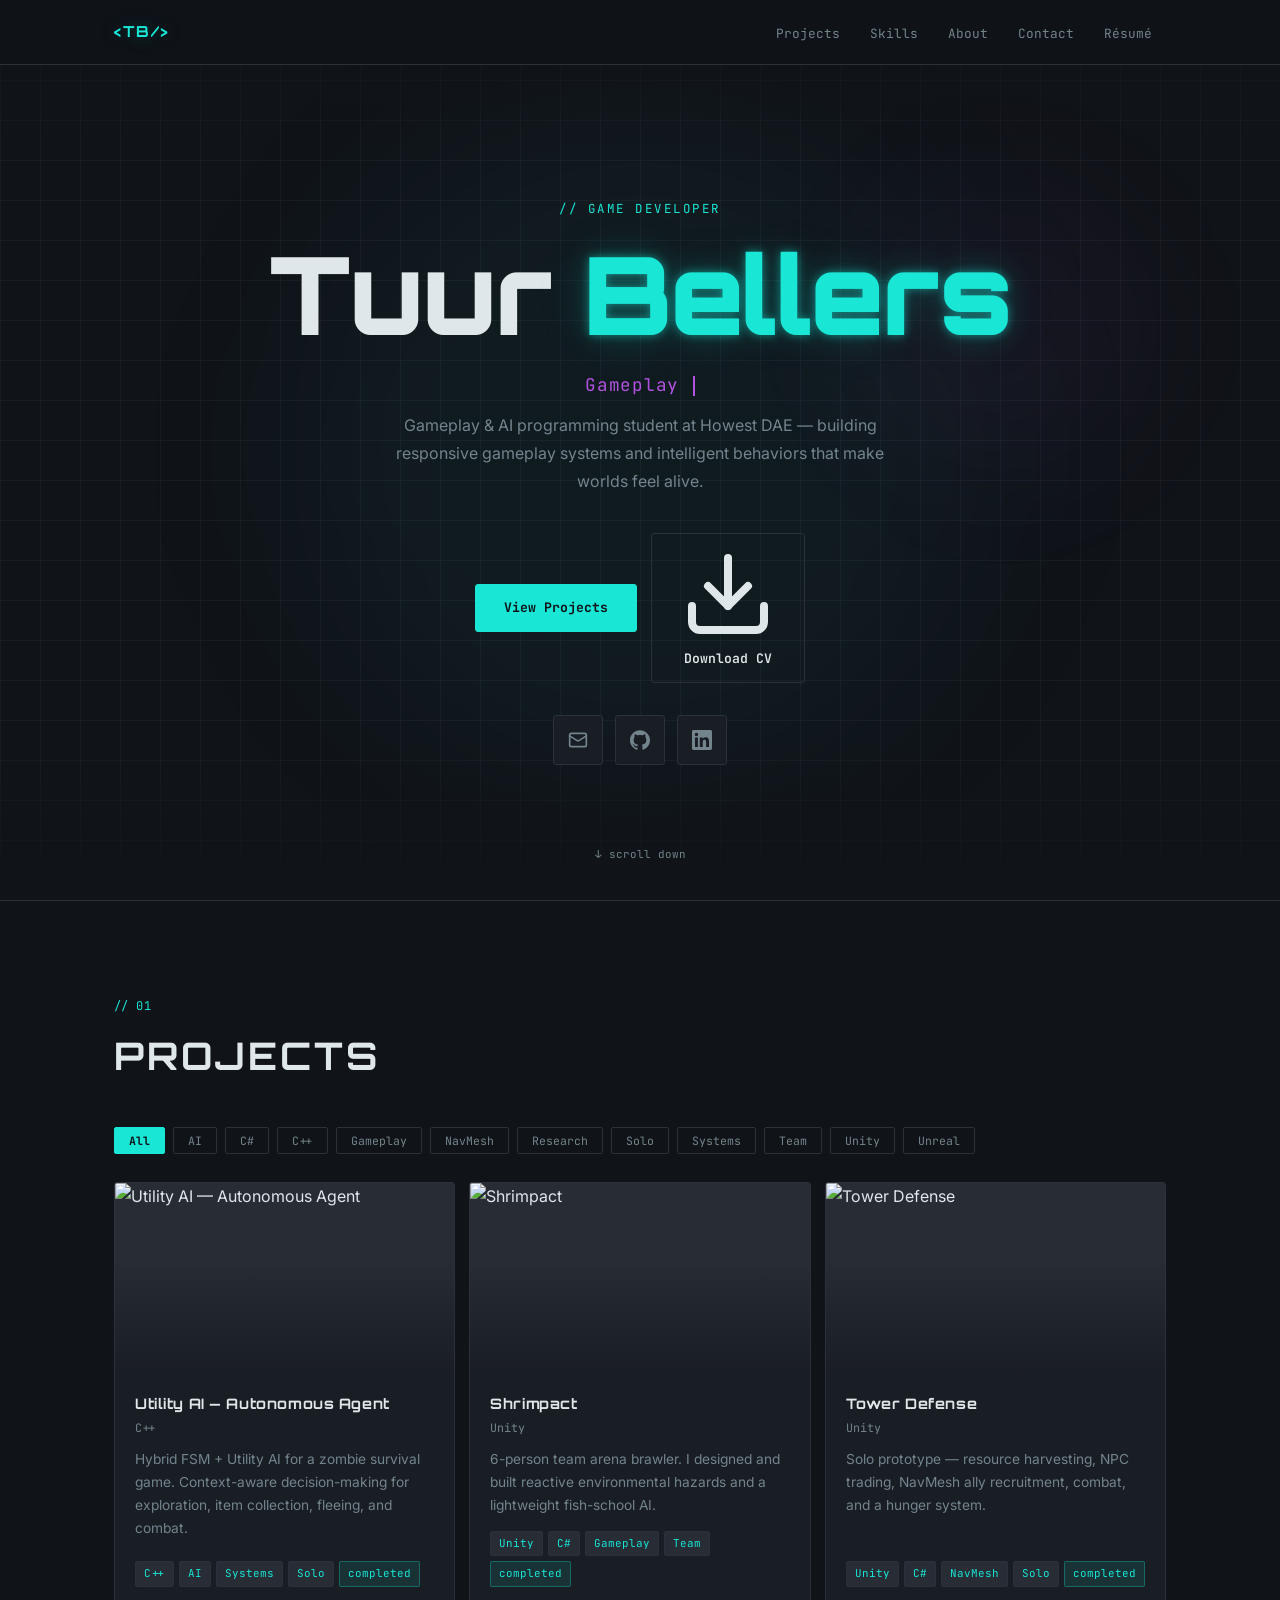
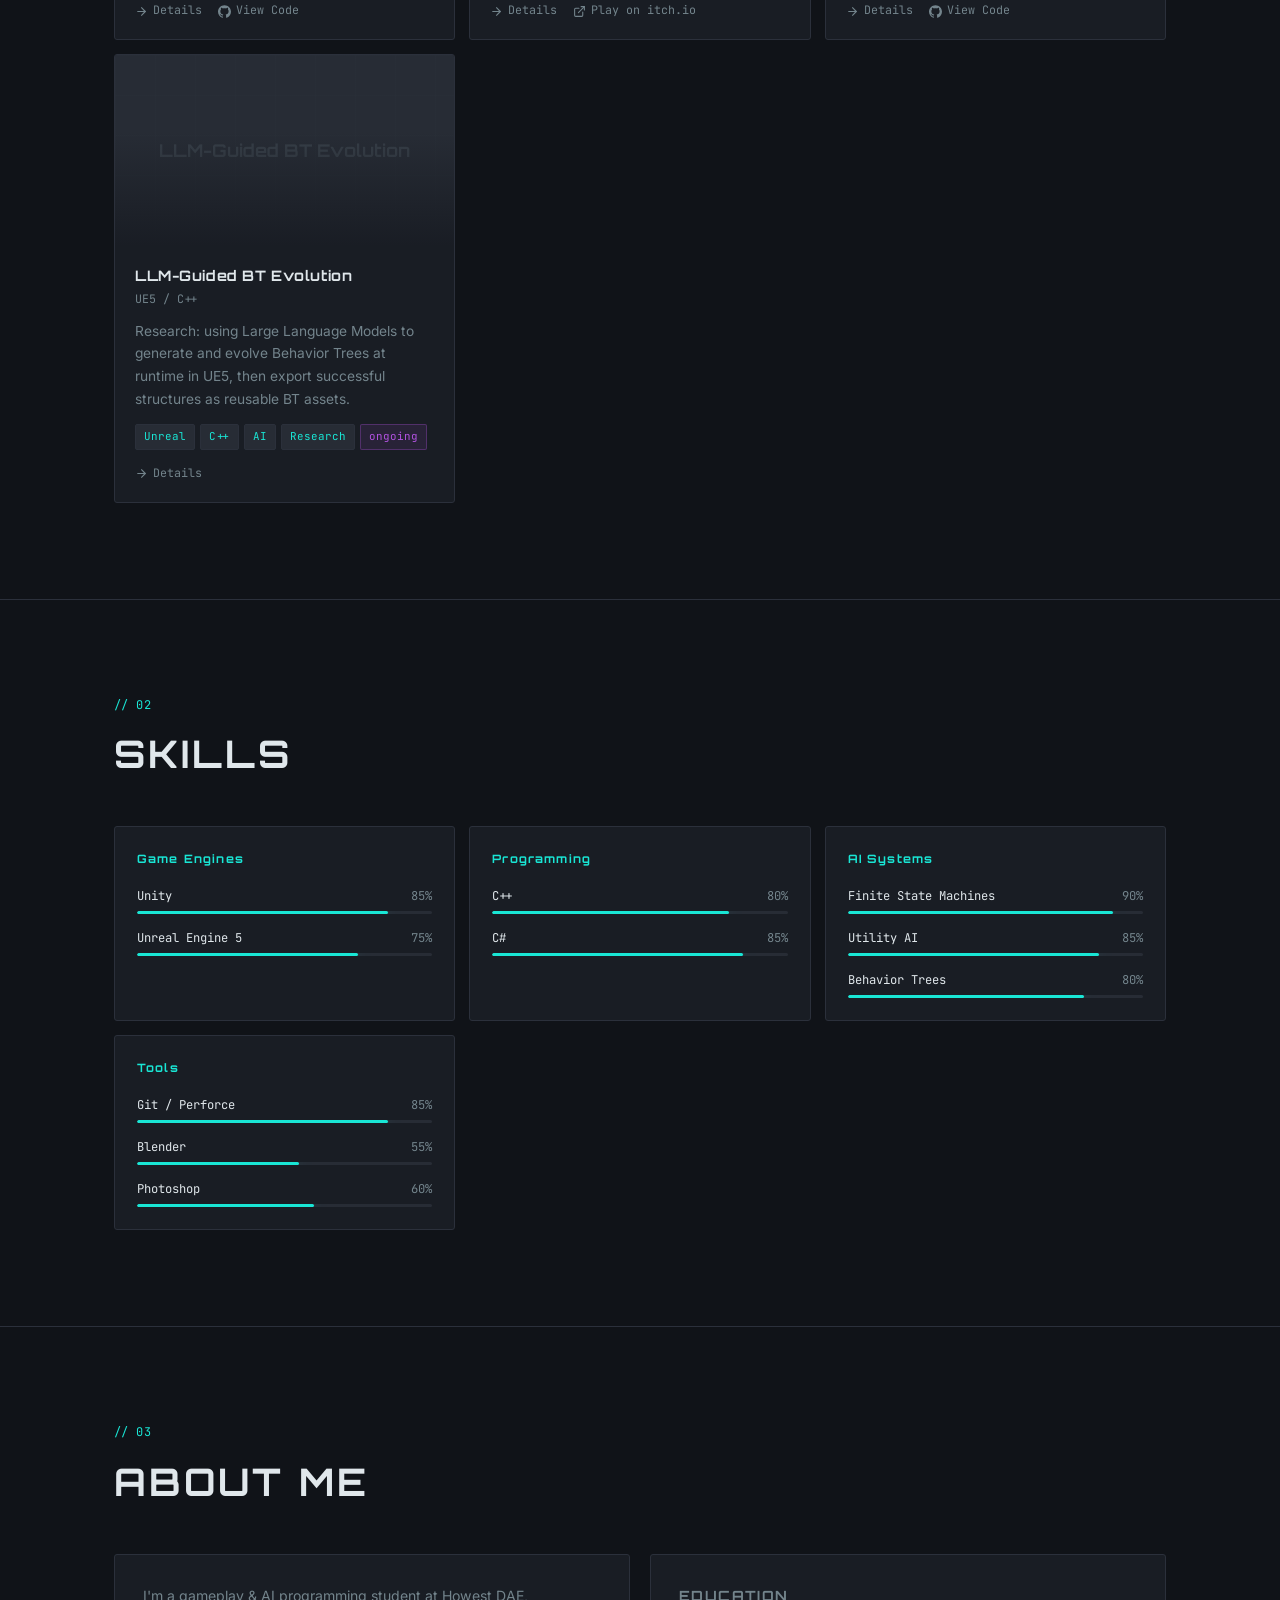
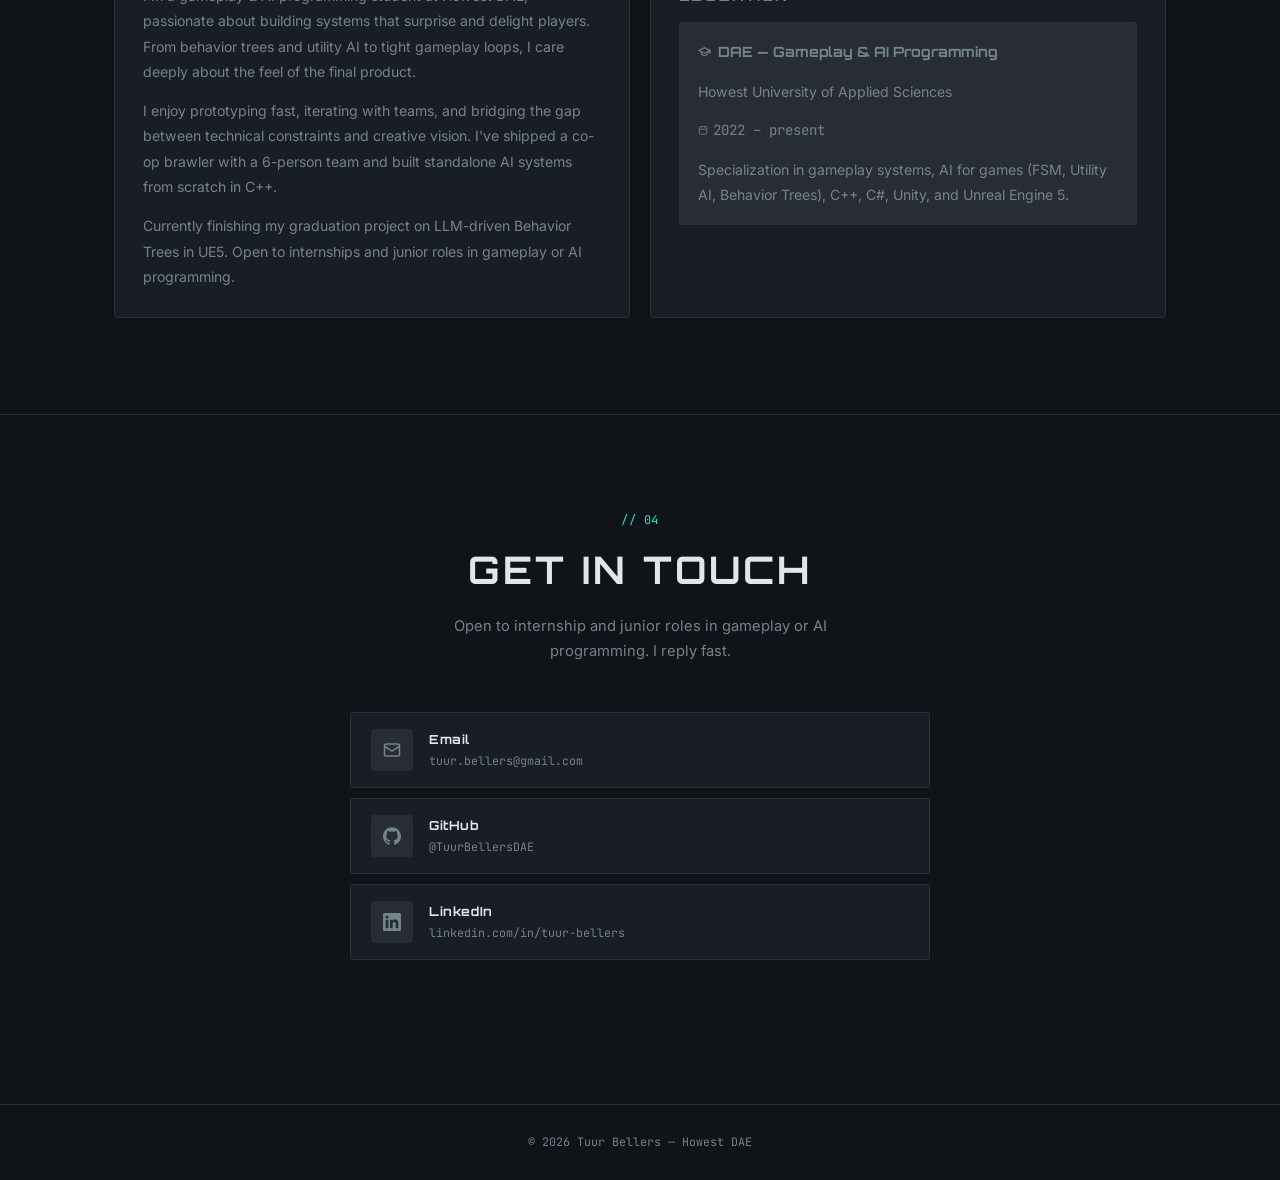
==== index.html @ 505575c4 "Add content.js & editing guide; revamp site layout Introduce a single source of truth (content.js) a" ====
<!doctype html>
<html lang="en">
<head>
  <meta charset="utf-8"/>
  <meta name="viewport" content="width=device-width,initial-scale=1"/>
  <title>Tuur Bellers — Game Developer</title>
  <meta name="description" content="Gameplay & AI programming student at Howest DAE — building responsive gameplay systems and intelligent behaviors."/>
  <link rel="preconnect" href="https://fonts.googleapis.com">
  <link rel="preconnect" href="https://fonts.gstatic.com" crossorigin>
  <link href="https://fonts.googleapis.com/css2?family=JetBrains+Mono:wght@400;500;600;700&family=Orbitron:wght@400;500;600;700;800;900&family=Inter:wght@300;400;500;600&display=swap" rel="stylesheet">
  <link rel="stylesheet" href="styles.css"/>
</head>
<body>

<!-- TOPBAR -->
<header class="topbar">
  <div class="container navrow">
    <a class="brand" href="#home">&lt;TB/&gt;</a>
    <ul class="nav-links">
      <li><a href="#projects">Projects</a></li>
      <li><a href="#skills">Skills</a></li>
      <li><a href="#about">About</a></li>
      <li><a href="#contact">Contact</a></li>
      <li><a href="resume.html">Résumé</a></li>
    </ul>
    <button class="hamburger" id="hamburger" aria-expanded="false" aria-label="Toggle menu">
      <span></span><span></span><span></span>
    </button>
  </div>
  <nav class="mobile-nav" id="mobile-nav">
    <a href="#projects">Projects</a>
    <a href="#skills">Skills</a>
    <a href="#about">About</a>
    <a href="#contact">Contact</a>
    <a href="resume.html">Résumé</a>
  </nav>
</header>

<!-- HERO -->
<section id="home" class="hero grid-bg">
  <div class="hero-gradient"></div>
  <div class="hero-orb"></div>
  <div class="hero-orb2"></div>
  <div class="hero-content" id="hero-content"></div>
  <div class="scroll-hint">↓ scroll down</div>
</section>

<!-- PROJECTS -->
<section id="projects" class="section">
  <div class="container">
    <p class="sec-num anim">// 01</p>
    <h2 class="sec-title anim d1">PROJECTS</h2>
    <div class="filter-row anim d2" id="filter-row">
      <button class="f-btn active" data-filter="all">All</button>
    </div>
    <div class="proj-grid" id="proj-grid"></div>
  </div>
</section>

<!-- SKILLS -->
<section id="skills" class="section">
  <div class="container">
    <p class="sec-num anim">// 02</p>
    <h2 class="sec-title anim d1">SKILLS</h2>
    <div class="skills-grid" id="skills-grid"></div>
  </div>
</section>

<!-- ABOUT -->
<section id="about" class="section">
  <div class="container">
    <p class="sec-num anim">// 03</p>
    <h2 class="sec-title anim d1">ABOUT ME</h2>
    <div class="about-grid" id="about-grid"></div>
  </div>
</section>

<!-- CONTACT -->
<section id="contact" class="section">
  <div class="container">
    <div class="contact-header">
      <p class="sec-num">// 04</p>
      <h2 class="sec-title anim">GET IN TOUCH</h2>
      <p class="contact-sub" id="contact-sub"></p>
    </div>
    <div class="contact-list" id="contact-list"></div>
  </div>
</section>

<!-- FOOTER -->
<footer class="foot">
  <div class="container">
    <p>&copy; <span id="year"></span> Tuur Bellers &mdash; Howest DAE</p>
  </div>
</footer>

<script src="content.js"></script>
<script src="script.js"></script>
</body>
</html>
---- styles.css ----
/* ================================================================
   DESIGN TOKENS — change colors / glows / fonts here
   ================================================================ */
:root {
  --bg:       hsl(220, 20%, 8%);
  --card:     hsl(220, 18%, 12%);
  --sec:      hsl(220, 15%, 18%);
  --border:   hsl(220, 15%, 20%);
  --fg:       hsl(200, 20%, 90%);
  --muted:    hsl(200, 10%, 50%);
  --primary:  hsl(175, 80%, 50%);   /* teal neon  */
  --accent:   hsl(280, 70%, 60%);   /* purple     */

  --neon:     0 0 20px hsl(175 80% 50% / .3),  0 0 40px hsl(175 80% 50% / .1);
  --neon-str: 0 0 10px hsl(175 80% 50% / .5),  0 0 30px hsl(175 80% 50% / .2), 0 0 60px hsl(175 80% 50% / .1);
  --acc-glow: 0 0 20px hsl(280 70% 60% / .3),  0 0 40px hsl(280 70% 60% / .1);

  --font-display: 'Orbitron', sans-serif;
  --font-mono:    'JetBrains Mono', monospace;
  --font-body:    'Inter', sans-serif;
}

/* ================================================================
   RESET & BASE
   ================================================================ */
*, *::before, *::after { box-sizing: border-box; margin: 0; padding: 0; }
html  { scroll-behavior: smooth; }
body  { background: var(--bg); color: var(--fg); font-family: var(--font-body); line-height: 1.65; }
img   { max-width: 100%; display: block; }
a     { color: inherit; text-decoration: none; }
ul    { list-style: none; }
h1, h2, h3, h4 { font-family: var(--font-display); }

/* Scrollbar */
::-webkit-scrollbar       { width: 5px; }
::-webkit-scrollbar-track { background: var(--bg); }
::-webkit-scrollbar-thumb { background: hsl(175 80% 50% / .35); border-radius: 3px; }

/* Focus ring */
:focus-visible { outline: 2px solid var(--primary); outline-offset: 3px; border-radius: 3px; }

/* Container */
.container { max-width: 1100px; margin: 0 auto; padding: 0 24px; }

/* Grid background helper */
.grid-bg {
  background-image:
    linear-gradient(hsl(220 15% 20% / .3) 1px, transparent 1px),
    linear-gradient(90deg, hsl(220 15% 20% / .3) 1px, transparent 1px);
  background-size: 40px 40px;
}

/* ================================================================
   TOPBAR
   ================================================================ */
.topbar {
  position: fixed; top: 0; left: 0; right: 0; z-index: 50;
  background: hsl(220 20% 8% / .82);
  backdrop-filter: saturate(160%) blur(16px);
  border-bottom: 1px solid var(--border);
}
.navrow { display: flex; align-items: center; height: 64px; gap: 12px; }

.brand {
  font-family: var(--font-display);
  font-size: .95rem; font-weight: 700; letter-spacing: .1em;
  color: var(--primary); text-shadow: var(--neon);
}

/* Desktop nav */
.nav-links { margin-left: auto; display: flex; align-items: center; gap: 2px; }
.nav-links a {
  font-family: var(--font-mono); font-size: .8rem;
  color: var(--muted); padding: 7px 14px; border-radius: 3px;
  transition: color .15s, background .15s;
}
.nav-links a:hover,
.nav-links a.active { color: var(--primary); background: hsl(175 80% 50% / .07); }

/* Hamburger */
.hamburger {
  display: none; margin-left: auto;
  background: none; border: 1px solid var(--border); border-radius: 3px;
  padding: 7px 9px; cursor: pointer; color: var(--fg);
  flex-direction: column; gap: 5px;
}
.hamburger span { display: block; width: 20px; height: 2px; background: var(--fg); border-radius: 2px; transition: transform .2s, opacity .2s; }
.hamburger.open span:nth-child(1) { transform: rotate(45deg) translate(5px, 5px); }
.hamburger.open span:nth-child(2) { opacity: 0; }
.hamburger.open span:nth-child(3) { transform: rotate(-45deg) translate(5px, -5px); }

/* Mobile drawer */
.mobile-nav { display: none; border-top: 1px solid var(--border); background: hsl(220 20% 8% / .98); }
.mobile-nav.open { display: block; }
.mobile-nav a {
  display: block; padding: 15px 24px;
  font-family: var(--font-mono); font-size: .85rem;
  color: var(--muted); border-bottom: 1px solid var(--border);
  transition: color .15s, background .15s;
}
.mobile-nav a:last-child { border-bottom: none; }
.mobile-nav a:hover { color: var(--primary); background: hsl(175 80% 50% / .05); }

/* ================================================================
   HERO — full-viewport (home page)
   ================================================================ */
.hero {
  position: relative; min-height: 100vh;
  display: flex; align-items: center; justify-content: center;
  text-align: center; overflow: hidden;
  padding-top: 64px;                 /* clear topbar */
}
.hero-gradient {
  pointer-events: none; position: absolute; inset: 0; z-index: 1;
  background: linear-gradient(to bottom, var(--bg) 0%, transparent 18%, transparent 82%, var(--bg) 100%);
}
.hero-orb {
  pointer-events: none; position: absolute; z-index: 0;
  left: 50%; top: 50%; width: 700px; height: 700px;
  transform: translate(-50%, -50%);
  border-radius: 50%;
  background: hsl(175 80% 50% / .04);
  filter: blur(90px);
}
.hero-orb2 {
  pointer-events: none; position: absolute; z-index: 0;
  right: 10%; top: 20%; width: 300px; height: 300px;
  border-radius: 50%;
  background: hsl(280 70% 60% / .04);
  filter: blur(60px);
}
.hero-content { position: relative; z-index: 2; padding: 0 24px; }

.hero-label {
  font-family: var(--font-mono); font-size: .78rem;
  letter-spacing: .2em; color: var(--primary);
  margin-bottom: 20px;
}
.hero-name {
  font-size: clamp(48px, 11vw, 108px);
  font-weight: 900; line-height: 1; letter-spacing: -.02em;
  margin-bottom: 22px;
}
.hero-name .neon {
  color: var(--primary);
  text-shadow: var(--neon-str);
}

/* Animated role cycling */
.hero-roles {
  font-family: var(--font-mono); font-size: clamp(.85rem, 2vw, 1.1rem);
  color: var(--accent); min-height: 1.6em; margin-bottom: 12px;
  letter-spacing: .04em;
}
.hero-roles .cursor {
  display: inline-block; width: 2px; height: 1.1em;
  background: var(--accent); margin-left: 2px;
  vertical-align: text-bottom;
  animation: blink .7s step-end infinite;
}
@keyframes blink { 50% { opacity: 0; } }

.hero-bio {
  font-size: 1rem; color: var(--muted); line-height: 1.75;
  max-width: 52ch; margin: 0 auto 38px;
}

/* CTA buttons */
.hero-cta { display: flex; align-items: center; justify-content: center; gap: 14px; flex-wrap: wrap; margin-bottom: 32px; }
.btn-cta {
  font-family: var(--font-mono); font-size: .82rem; font-weight: 600;
  padding: 12px 28px; border-radius: 3px; border: 1px solid var(--border);
  background: transparent; color: var(--fg);
  transition: border-color .2s, color .2s, box-shadow .2s, background .2s;
  cursor: pointer;
}
.btn-cta:hover { border-color: var(--primary); color: var(--primary); box-shadow: var(--neon); }
.btn-cta.primary { background: var(--primary); border-color: var(--primary); color: var(--bg); font-weight: 700; }
.btn-cta.primary:hover { box-shadow: var(--neon-str); background: hsl(175 80% 55%); }

/* Social icon row */
.hero-social { display: flex; align-items: center; justify-content: center; gap: 12px; flex-wrap: wrap; }
.s-btn {
  display: flex; align-items: center; justify-content: center;
  width: 50px; height: 50px;
  border: 1px solid var(--border); border-radius: 3px;
  background: var(--card); color: var(--muted);
  transition: border-color .2s, color .2s, box-shadow .2s;
}
.s-btn:hover { border-color: var(--primary); color: var(--primary); box-shadow: var(--neon); }
.s-btn svg { width: 20px; height: 20px; }

.scroll-hint {
  position: absolute; bottom: 36px; left: 50%; transform: translateX(-50%);
  font-family: var(--font-mono); font-size: .68rem; color: var(--muted);
  z-index: 2; animation: bounce 2.2s ease-in-out infinite;
}
@keyframes bounce {
  0%,100% { transform: translateX(-50%) translateY(0); }
  50%     { transform: translateX(-50%) translateY(9px); }
}

/* ================================================================
   PAGE HERO — short banner for inner pages (about, projects, etc.)
   ================================================================ */
.page-hero {
  padding: 120px 0 48px;
  text-align: center;
}
.page-hero .hero-label {
  margin-bottom: 12px;
}
.page-hero h1 {
  font-size: clamp(28px, 5vw, 48px);
  font-weight: 800; letter-spacing: .06em;
  margin-bottom: 10px;
}
.page-hero h1 .neon { color: var(--primary); text-shadow: var(--neon-str); }
.page-hero p {
  font-size: .95rem; color: var(--muted); line-height: 1.7;
  max-width: 54ch; margin: 0 auto;
}

/* ================================================================
   SECTIONS SHARED
   ================================================================ */
.section { padding: 96px 0; border-top: 1px solid var(--border); }

.sec-num {
  font-family: var(--font-mono); font-size: .75rem;
  color: var(--primary); margin-bottom: 8px; letter-spacing: .04em;
}
.sec-title {
  font-size: clamp(24px, 4vw, 38px);
  font-weight: 700; letter-spacing: .08em; margin-bottom: 40px;
}

/* ================================================================
   PROJECTS — card grid + filter bar
   ================================================================ */
.filter-row { display: flex; gap: 8px; flex-wrap: wrap; margin-bottom: 28px; }
.f-btn {
  font-family: var(--font-mono); font-size: .72rem;
  padding: 5px 14px; border: 1px solid var(--border); border-radius: 2px;
  background: none; color: var(--muted); cursor: pointer;
  transition: all .15s;
}
.f-btn:hover { color: var(--fg); border-color: hsl(200 10% 50% / .5); }
.f-btn.active { background: var(--primary); border-color: var(--primary); color: var(--bg); font-weight: 700; }

.proj-grid {
  display: grid; gap: 14px;
  grid-template-columns: repeat(auto-fill, minmax(300px, 1fr));
}
.proj-card {
  background: var(--card); border: 1px solid var(--border); border-radius: 3px;
  overflow: hidden; display: flex; flex-direction: column;
  transition: border-color .2s, box-shadow .2s, transform .25s;
}
.proj-card:hover {
  border-color: hsl(175 80% 50% / .45);
  box-shadow: var(--neon); transform: translateY(-4px);
}

.proj-thumb {
  aspect-ratio: 16/9; position: relative;
  background: var(--sec); overflow: hidden;
}
.proj-thumb img { width: 100%; height: 100%; object-fit: cover; transition: transform .35s; }
.proj-card:hover .proj-thumb img { transform: scale(1.06); }
.proj-thumb-ph {
  position: absolute; inset: 0;
  display: flex; align-items: center; justify-content: center;
}
.proj-thumb-ph span {
  font-family: var(--font-display); font-size: 1.1rem; font-weight: 700;
  color: hsl(200 10% 50% / .22);
}
.proj-thumb-fade {
  position: absolute; inset: 0;
  background: linear-gradient(to top, var(--card) 0%, transparent 60%);
}

.proj-body { padding: 18px 20px; display: flex; flex-direction: column; flex: 1; }
.proj-title { font-family: var(--font-display); font-size: .9rem; font-weight: 700; letter-spacing: .04em; margin-bottom: 3px; }
.proj-sub   { font-family: var(--font-mono); font-size: .73rem; color: var(--muted); margin-bottom: 10px; }
.proj-desc  { font-size: .86rem; color: var(--muted); line-height: 1.65; flex: 1; margin-bottom: 14px; }

.proj-tags { display: flex; gap: 5px; flex-wrap: wrap; margin-bottom: 14px; }
.p-tag {
  font-family: var(--font-mono); font-size: .68rem;
  padding: 3px 8px; border: 1px solid var(--border);
  border-radius: 2px; background: var(--sec); color: var(--primary);
}
.p-tag-done    { color: var(--primary); background: hsl(175 80% 50% / .1); border-color: hsl(175 80% 50% / .3); }
.p-tag-ongoing { color: var(--accent);  background: hsl(280 70% 60% / .1); border-color: hsl(280 70% 60% / .3); }

.proj-links { display: flex; gap: 16px; }
.p-link {
  display: flex; align-items: center; gap: 5px;
  font-family: var(--font-mono); font-size: .73rem;
  color: var(--muted); transition: color .15s;
}
.p-link:hover { color: var(--primary); }
.p-link svg { width: 13px; height: 13px; flex-shrink: 0; }

/* ================================================================
   SKILLS — progress bar cards
   ================================================================ */
.skills-grid {
  display: grid; gap: 14px;
  grid-template-columns: repeat(auto-fill, minmax(260px, 1fr));
}
.sk-card {
  background: var(--card); border: 1px solid var(--border);
  border-radius: 3px; padding: 22px;
}
.sk-cat {
  font-family: var(--font-display); font-size: .72rem; font-weight: 700;
  letter-spacing: .1em; color: var(--primary); margin-bottom: 18px;
}
.sk-item { margin-bottom: 14px; }
.sk-item:last-child { margin-bottom: 0; }
.sk-row { display: flex; justify-content: space-between; margin-bottom: 5px; }
.sk-name { font-family: var(--font-mono); font-size: .76rem; color: var(--fg); }
.sk-pct  { font-family: var(--font-mono); font-size: .76rem; color: var(--muted); }
.sk-track { height: 3px; background: var(--sec); border-radius: 999px; overflow: hidden; }
.sk-fill  { height: 100%; background: var(--primary); border-radius: 999px; box-shadow: var(--neon); width: 0; transition: width 1.2s cubic-bezier(.4,0,.2,1); }

/* ================================================================
   ABOUT — two-column bio + education
   ================================================================ */
.about-grid { display: grid; gap: 20px; grid-template-columns: 1fr 1fr; }
.ab-card {
  background: var(--card); border: 1px solid var(--border);
  border-radius: 3px; padding: 28px;
}
.ab-card p { font-size: .88rem; color: var(--muted); line-height: 1.8; margin-bottom: 14px; }
.ab-card p:last-child { margin-bottom: 0; }

.edu-head {
  font-family: var(--font-display); font-size: .7rem; font-weight: 700;
  letter-spacing: .1em; color: var(--primary); margin-bottom: 16px;
}
.edu-item {
  background: var(--sec); border: 1px solid var(--border);
  border-radius: 3px; padding: 16px 18px; margin-bottom: 10px;
}
.edu-item:last-child { margin-bottom: 0; }
.edu-deg {
  display: flex; align-items: center; gap: 7px;
  font-family: var(--font-display); font-size: .76rem; font-weight: 700;
  color: var(--primary); margin-bottom: 3px;
}
.edu-deg svg { width: 13px; height: 13px; flex-shrink: 0; }
.edu-school { font-size: .86rem; color: var(--fg); margin-bottom: 5px; }
.edu-year {
  display: flex; align-items: center; gap: 5px;
  font-family: var(--font-mono); font-size: .7rem; color: var(--muted); margin-bottom: 8px;
}
.edu-year svg { width: 10px; height: 10px; }
.edu-detail { font-size: .82rem; color: var(--muted); line-height: 1.6; }

/* Highlights list (about page) */
.highlights-list {
  list-style: none; padding: 0;
}
.highlights-list li {
  font-size: .86rem; color: var(--muted); line-height: 1.7;
  padding: 8px 0; border-bottom: 1px solid var(--border);
  display: flex; align-items: center; gap: 10px;
}
.highlights-list li:last-child { border-bottom: none; }
.highlights-list li::before {
  content: "▹"; color: var(--primary);
  font-size: .9rem; flex-shrink: 0;
}

/* ================================================================
   CONTACT
   ================================================================ */
.contact-header { text-align: center; margin-bottom: 48px; }
.contact-header .sec-num,
.contact-header .sec-title { text-align: center; }
.contact-sub {
  font-size: .92rem; color: var(--muted);
  max-width: 48ch; margin: -28px auto 0; line-height: 1.7;
}

.contact-list { display: flex; flex-direction: column; gap: 10px; max-width: 580px; margin: 0 auto; }
.c-link {
  display: flex; align-items: center; gap: 16px;
  background: var(--card); border: 1px solid var(--border);
  border-radius: 3px; padding: 16px 20px;
  transition: border-color .2s, box-shadow .2s;
}
.c-link:hover { border-color: hsl(175 80% 50% / .45); box-shadow: var(--neon); }
.c-icon {
  display: flex; align-items: center; justify-content: center;
  width: 42px; height: 42px; flex-shrink: 0;
  background: var(--sec); border-radius: 3px;
  color: var(--muted); transition: color .2s;
}
.c-link:hover .c-icon { color: var(--primary); }
.c-icon svg { width: 18px; height: 18px; }
.c-label  { font-family: var(--font-display); font-size: .78rem; font-weight: 700; letter-spacing: .05em; color: var(--fg); }
.c-handle { font-family: var(--font-mono); font-size: .73rem; color: var(--muted); margin-top: 2px; }

/* ================================================================
   RESUME
   ================================================================ */
.resume-actions {
  display: flex; gap: 14px; justify-content: center; margin: 24px 0 36px;
}
.resume-embed {
  background: var(--card); border: 1px solid var(--border); border-radius: 3px;
  padding: 4px; overflow: hidden;
}
.resume-embed object,
.resume-embed iframe {
  width: 100%; height: 85vh; display: block; border: none; border-radius: 2px;
}

/* ================================================================
   PROJECT DETAIL PAGE
   ================================================================ */
.detail-back {
  display: inline-flex; align-items: center; gap: 6px;
  font-family: var(--font-mono); font-size: .78rem;
  color: var(--muted); padding: 8px 0; margin-bottom: 8px;
  transition: color .15s;
}
.detail-back:hover { color: var(--primary); }
.detail-back svg { width: 14px; height: 14px; }

.detail-hero {
  display: grid; grid-template-columns: 1.3fr .7fr; gap: 24px;
  padding-top: 96px; margin-bottom: 40px;
}
.detail-hero--no-media {
  grid-template-columns: 1fr;
}
.detail-media {
  background: var(--card); border: 1px solid var(--border); border-radius: 3px;
  overflow: hidden;
}
.detail-media img { width: 100%; height: 100%; object-fit: cover; }
.detail-info h1 {
  font-size: clamp(22px, 3.5vw, 36px); font-weight: 800;
  letter-spacing: .04em; margin-bottom: 10px;
}
.detail-lede {
  font-size: .92rem; color: var(--muted); line-height: 1.75; margin-bottom: 14px;
}
.detail-meta {
  font-family: var(--font-mono); font-size: .75rem;
  color: var(--muted); margin-bottom: 10px;
}
.detail-tags { display: flex; gap: 5px; flex-wrap: wrap; }

/* Demo video */
.detail-video {
  background: var(--card); border: 1px solid var(--border); border-radius: 3px;
  padding: 20px; margin-bottom: 24px;
}
.detail-video h2 {
  font-size: .85rem; font-weight: 700; letter-spacing: .08em;
  color: var(--primary); margin-bottom: 14px;
}
.detail-video video {
  width: 100%; border-radius: 2px; display: block;
}

/* Sections: two-col and single */
.detail-sections { display: flex; flex-direction: column; gap: 18px; margin-bottom: 32px; }
.detail-two-col { display: grid; grid-template-columns: 1fr 1fr; gap: 18px; }

.detail-card {
  background: var(--card); border: 1px solid var(--border); border-radius: 3px;
  padding: 22px;
}
.detail-card h2 {
  font-size: .78rem; font-weight: 700; letter-spacing: .08em;
  color: var(--primary); margin-bottom: 14px;
}
.detail-card p {
  font-size: .86rem; color: var(--muted); line-height: 1.75;
}
.detail-card ul {
  list-style: none; padding: 0;
}
.detail-card li {
  font-size: .84rem; color: var(--muted); line-height: 1.7;
  padding: 4px 0; padding-left: 16px; position: relative;
}
.detail-card li::before {
  content: "▹"; color: var(--primary); position: absolute; left: 0;
}

/* Detail bottom links */
.detail-links {
  display: flex; gap: 14px; flex-wrap: wrap; margin-bottom: 64px;
}

/* ================================================================
   SHARED BUTTONS
   ================================================================ */
.btn-outline {
  font-family: var(--font-mono); font-size: .78rem; font-weight: 600;
  display: inline-flex; align-items: center; gap: 6px;
  padding: 10px 22px; border: 1px solid var(--border); border-radius: 3px;
  background: transparent; color: var(--fg);
  transition: border-color .2s, color .2s, box-shadow .2s;
  cursor: pointer;
}
.btn-outline:hover { border-color: var(--primary); color: var(--primary); box-shadow: var(--neon); }
.btn-outline svg { width: 14px; height: 14px; }

.btn-primary {
  font-family: var(--font-mono); font-size: .78rem; font-weight: 700;
  display: inline-flex; align-items: center; gap: 6px;
  padding: 10px 22px; border: 1px solid var(--primary); border-radius: 3px;
  background: var(--primary); color: var(--bg);
  transition: box-shadow .2s, background .2s;
  cursor: pointer;
}
.btn-primary:hover { box-shadow: var(--neon-str); background: hsl(175 80% 55%); }
.btn-primary svg { width: 14px; height: 14px; }

/* ================================================================
   FOOTER
   ================================================================ */
.foot { border-top: 1px solid var(--border); padding: 28px 0; text-align: center; margin-top: 48px; }
.foot p { font-family: var(--font-mono); font-size: .73rem; color: var(--muted); }

/* ================================================================
   SCROLL ANIMATIONS
   ================================================================ */
.anim       { opacity: 0; transform: translateY(28px);  transition: opacity .6s ease, transform .6s ease; }
.anim-left  { opacity: 0; transform: translateX(-28px); transition: opacity .6s ease, transform .6s ease; }
.anim-right { opacity: 0; transform: translateX(28px);  transition: opacity .6s ease, transform .6s ease; }
.anim.in, .anim-left.in, .anim-right.in { opacity: 1; transform: none; }
.d1 { transition-delay: .08s; } .d2 { transition-delay: .16s; }
.d3 { transition-delay: .24s; } .d4 { transition-delay: .32s; }

/* Hero entrance */
.h-in  { animation: hIn .8s      ease both; }
.h-in2 { animation: hIn .8s .28s ease both; }
.h-in3 { animation: hIn .8s .56s ease both; }
.h-in4 { animation: hIn .8s .84s ease both; }
@keyframes hIn { from { opacity:0; transform:translateY(28px); } to { opacity:1; transform:none; } }

/* ================================================================
   RESPONSIVE
   ================================================================ */
@media (max-width: 900px) {
  .detail-hero { grid-template-columns: 1fr; }
  .detail-two-col { grid-template-columns: 1fr; }
}
@media (max-width: 640px) {
  .nav-links  { display: none; }
  .hamburger  { display: flex; }
  .about-grid { grid-template-columns: 1fr; }
}
@media (max-width: 420px) {
  .hero-name { font-size: 46px; }
  .section { padding: 64px 0; }
}
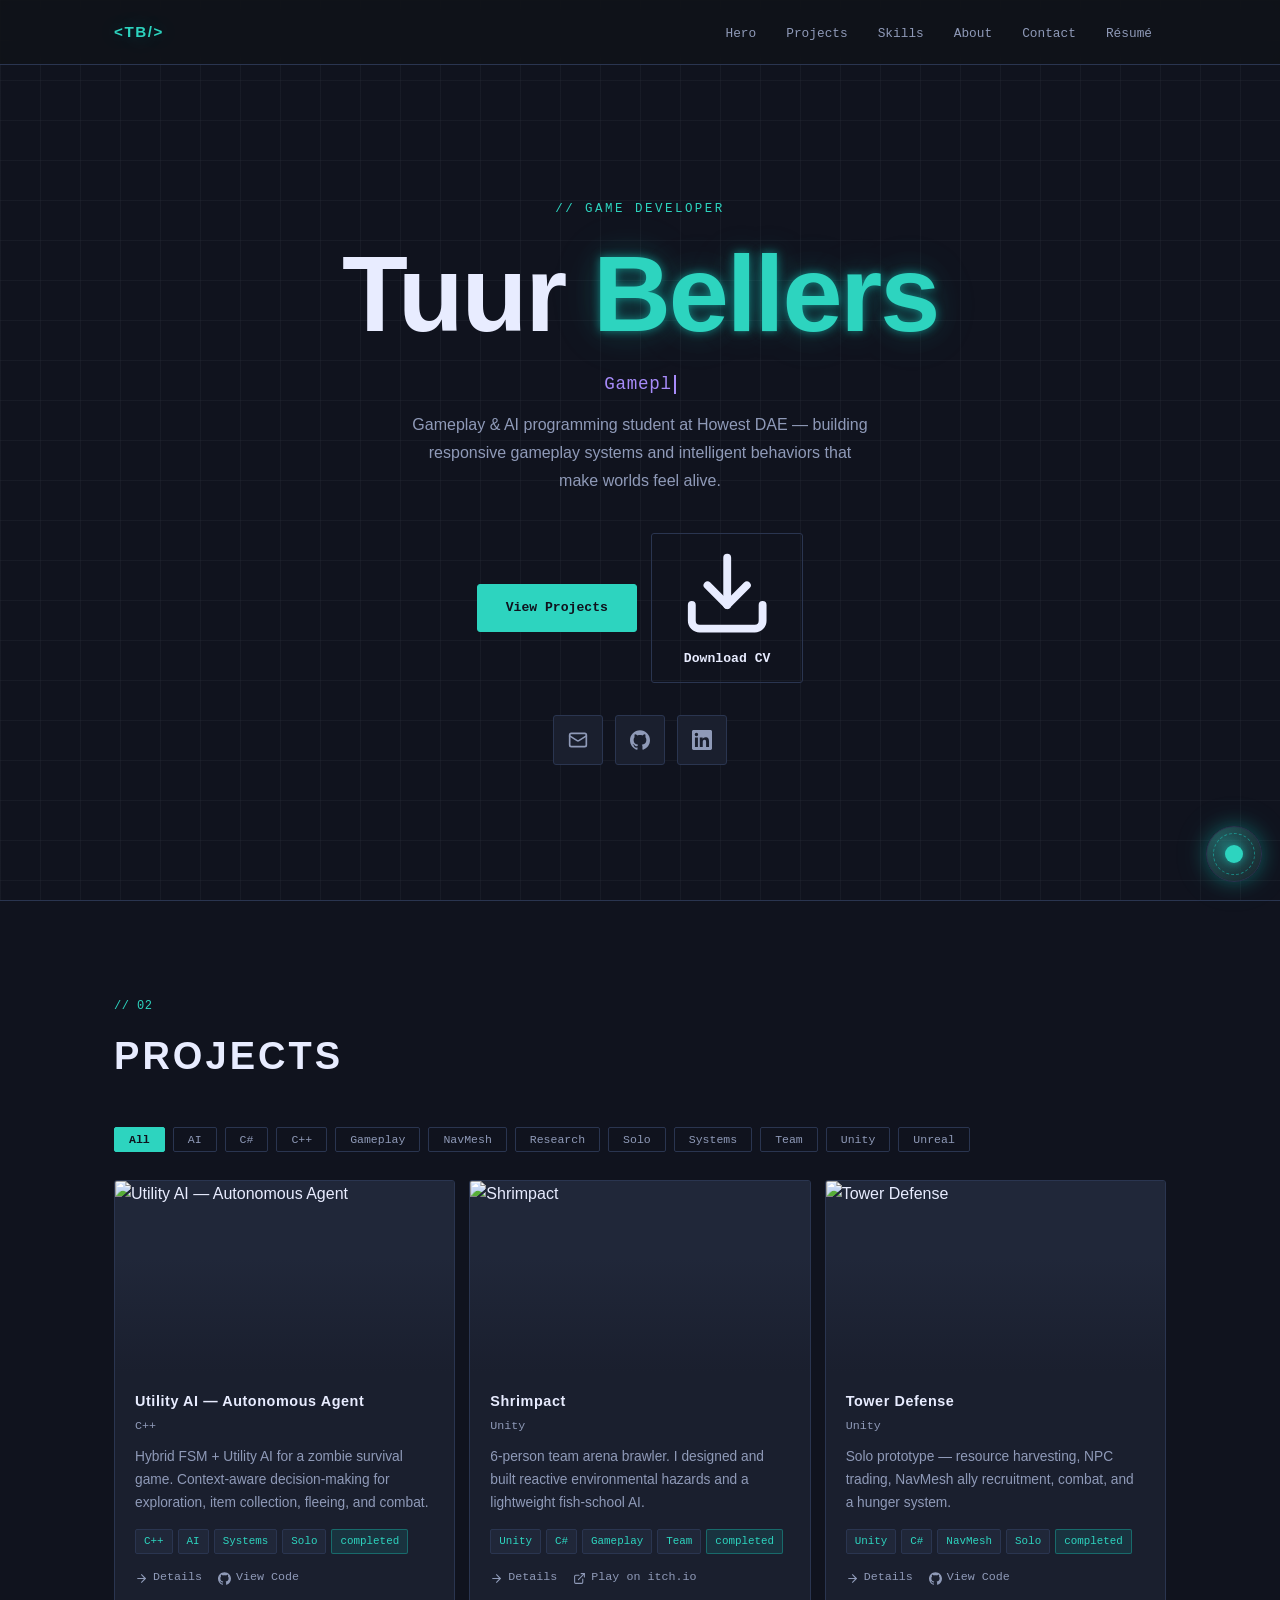
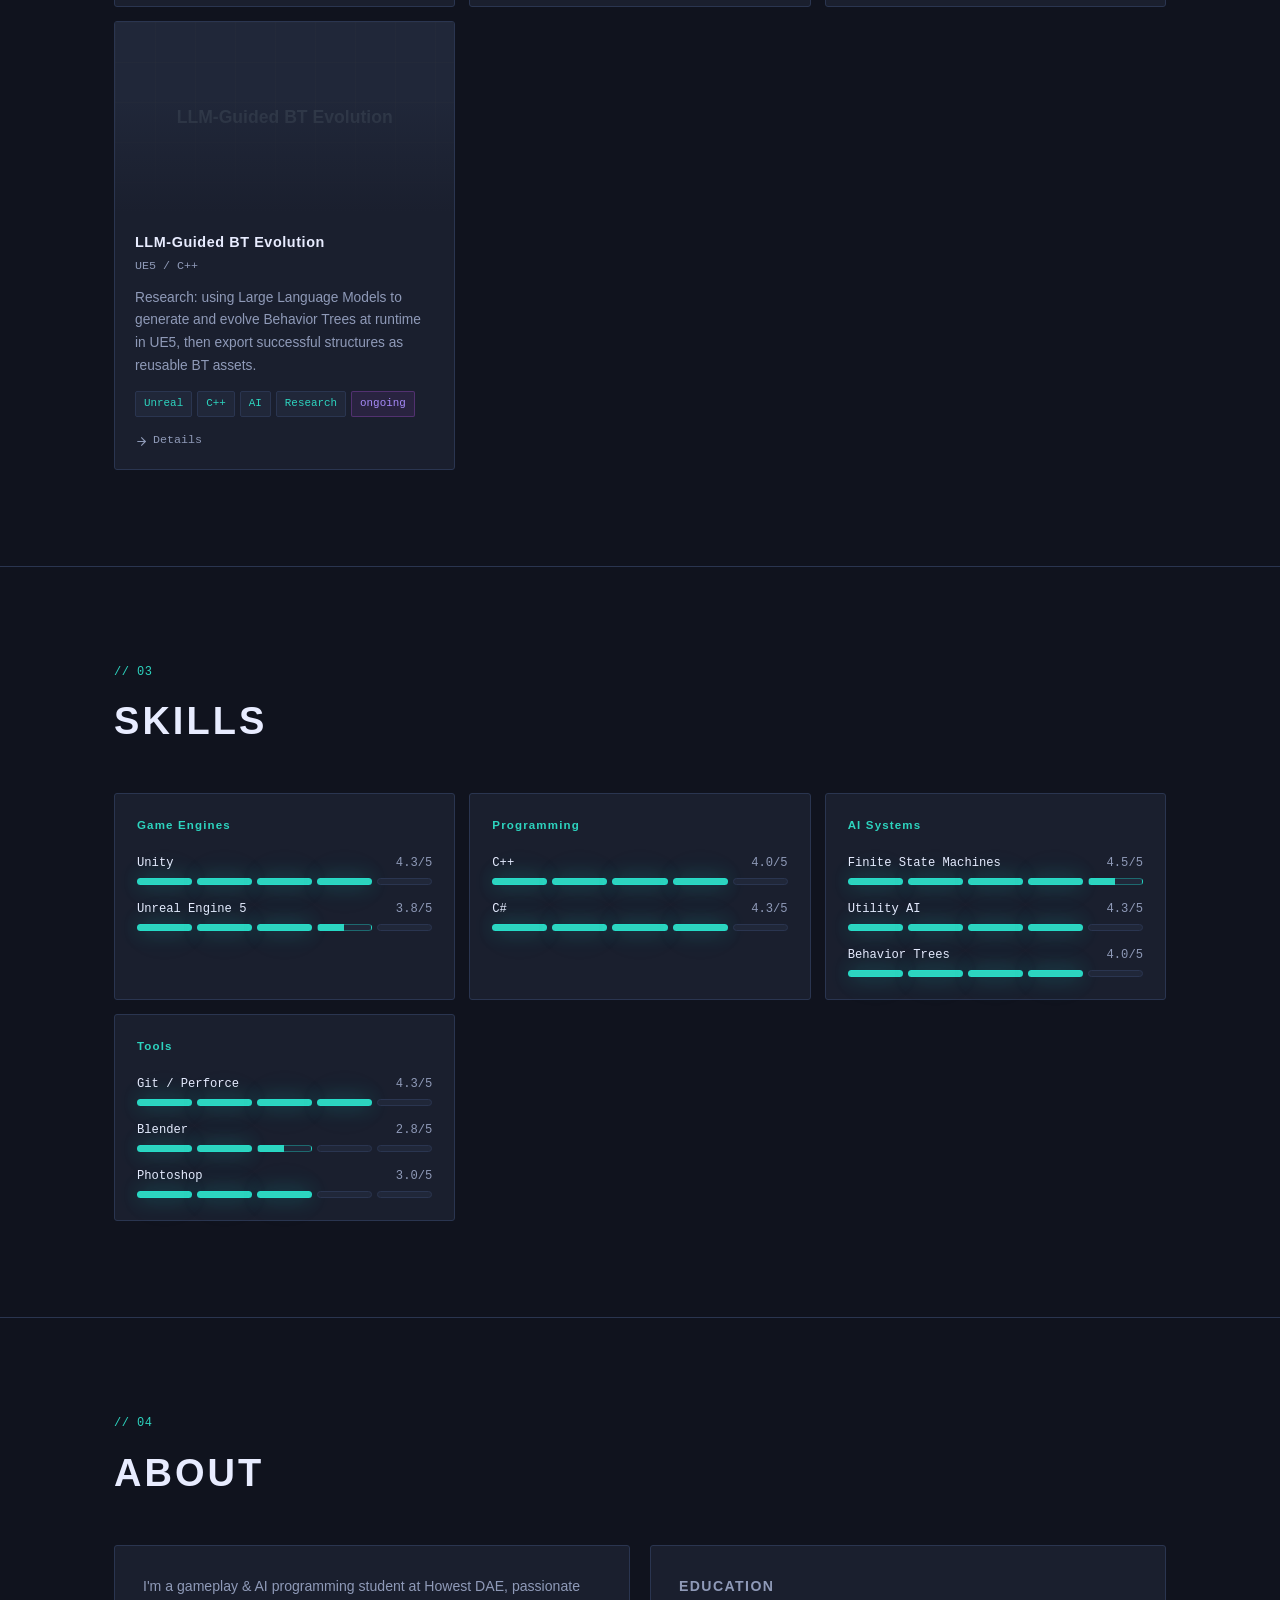
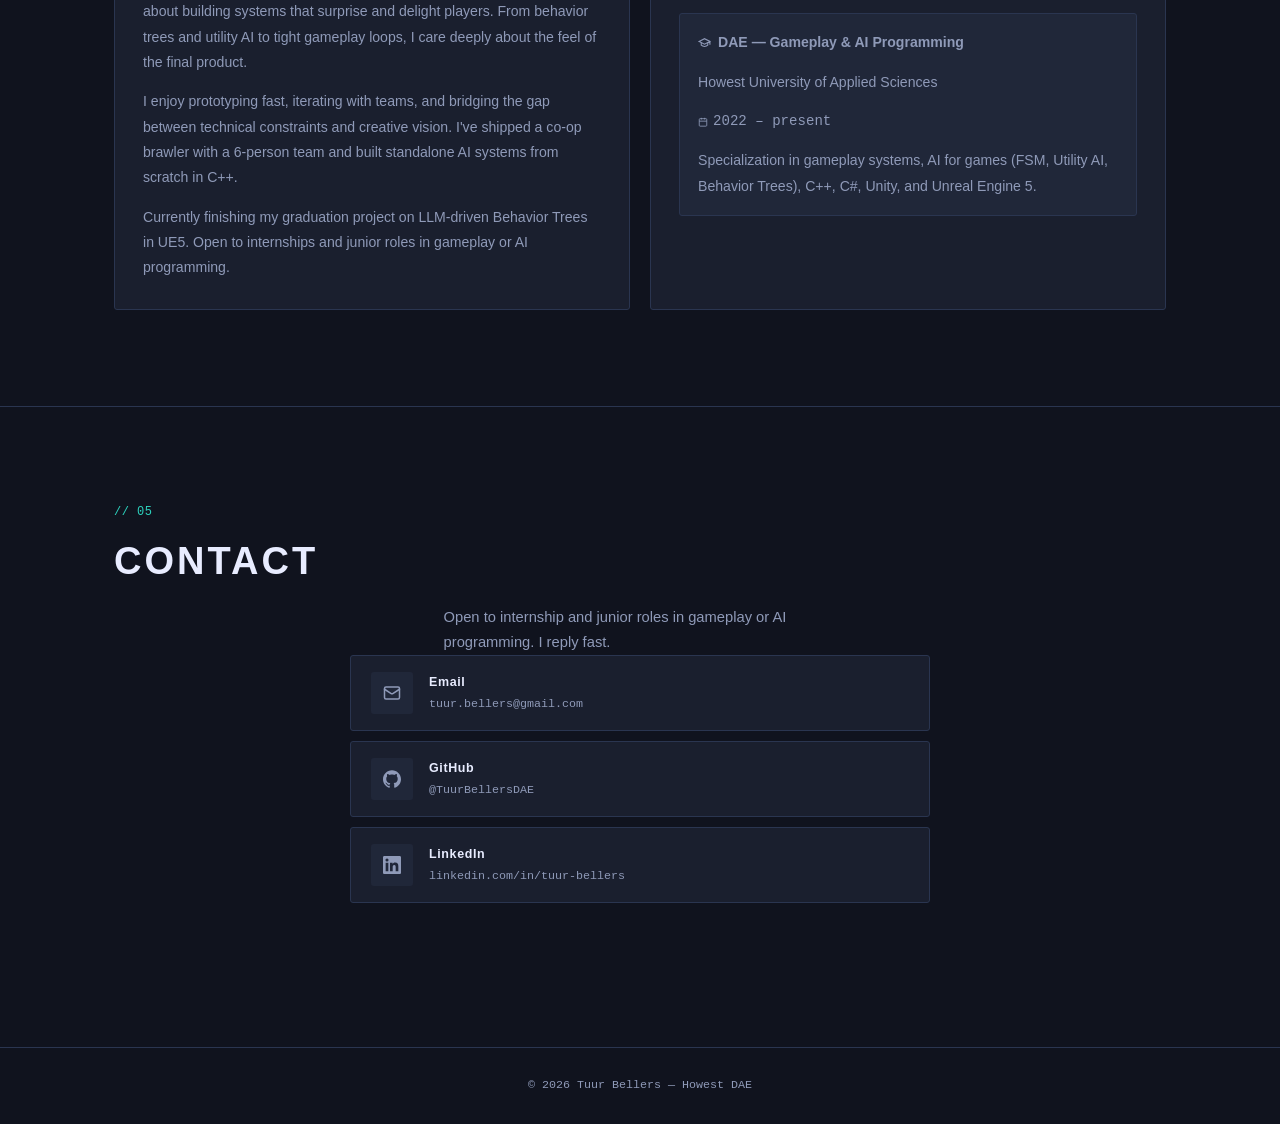
==== commit 63b6e460: "Add visual builder, customization & preview Introduce a new builder/editor experience and extend the" ====
--- a/index.html
+++ b/index.html
@@ -5,9 +5,6 @@
   <meta name="viewport" content="width=device-width,initial-scale=1"/>
   <title>Tuur Bellers — Game Developer</title>
   <meta name="description" content="Gameplay & AI programming student at Howest DAE — building responsive gameplay systems and intelligent behaviors."/>
-  <link rel="preconnect" href="https://fonts.googleapis.com">
-  <link rel="preconnect" href="https://fonts.gstatic.com" crossorigin>
-  <link href="https://fonts.googleapis.com/css2?family=JetBrains+Mono:wght@400;500;600;700&family=Orbitron:wght@400;500;600;700;800;900&family=Inter:wght@300;400;500;600&display=swap" rel="stylesheet">
   <link rel="stylesheet" href="styles.css"/>
 </head>
 <body>
@@ -16,25 +13,15 @@
 <header class="topbar">
   <div class="container navrow">
     <a class="brand" href="#home">&lt;TB/&gt;</a>
-    <ul class="nav-links">
-      <li><a href="#projects">Projects</a></li>
-      <li><a href="#skills">Skills</a></li>
-      <li><a href="#about">About</a></li>
-      <li><a href="#contact">Contact</a></li>
-      <li><a href="resume.html">Résumé</a></li>
-    </ul>
+    <ul class="nav-links" id="nav-links"></ul>
     <button class="hamburger" id="hamburger" aria-expanded="false" aria-label="Toggle menu">
       <span></span><span></span><span></span>
     </button>
   </div>
-  <nav class="mobile-nav" id="mobile-nav">
-    <a href="#projects">Projects</a>
-    <a href="#skills">Skills</a>
-    <a href="#about">About</a>
-    <a href="#contact">Contact</a>
-    <a href="resume.html">Résumé</a>
-  </nav>
+  <nav class="mobile-nav" id="mobile-nav"></nav>
 </header>
+
+<main id="page-root"></main>
 
 <!-- HERO -->
 <section id="home" class="hero grid-bg">
@@ -76,6 +63,9 @@
 </section>
 
 <!-- CONTACT -->
+<div id="extras-root"></div>
+
+<!-- CONTACT -->
 <section id="contact" class="section">
   <div class="container">
     <div class="contact-header">
@@ -86,6 +76,8 @@
     <div class="contact-list" id="contact-list"></div>
   </div>
 </section>
+
+<div id="custom-pages-root"></div>
 
 <!-- FOOTER -->
 <footer class="foot">
--- a/styles.css
+++ b/styles.css
@@ -15,9 +15,9 @@
   --neon-str: 0 0 10px hsl(175 80% 50% / .5),  0 0 30px hsl(175 80% 50% / .2), 0 0 60px hsl(175 80% 50% / .1);
   --acc-glow: 0 0 20px hsl(280 70% 60% / .3),  0 0 40px hsl(280 70% 60% / .1);
 
-  --font-display: 'Orbitron', sans-serif;
-  --font-mono:    'JetBrains Mono', monospace;
-  --font-body:    'Inter', sans-serif;
+  --font-display: 'Segoe UI Semibold', 'Trebuchet MS', 'Segoe UI', sans-serif;
+  --font-mono:    'Cascadia Code', 'Consolas', 'Lucida Console', monospace;
+  --font-body:    'Segoe UI', 'Verdana', 'Tahoma', sans-serif;
 }
 
 /* ================================================================
@@ -225,6 +225,45 @@
    SECTIONS SHARED
    ================================================================ */
 .section { padding: 96px 0; border-top: 1px solid var(--border); }
+.builder-section {
+  position: relative;
+}
+.builder-container-wide {
+  max-width: 1320px;
+}
+.builder-container-full {
+  width: 100%;
+  padding: 0 24px;
+}
+.builder-pad-compact { padding-top: 56px; padding-bottom: 56px; }
+.builder-pad-normal { padding-top: 96px; padding-bottom: 96px; }
+.builder-pad-large { padding-top: 132px; padding-bottom: 132px; }
+.builder-align-center { text-align: center; }
+.builder-align-center .filter-row,
+.builder-align-center .hero-cta,
+.builder-align-center .hero-social {
+  justify-content: center;
+}
+.builder-align-right { text-align: right; }
+.builder-align-right .filter-row,
+.builder-align-right .hero-cta,
+.builder-align-right .hero-social {
+  justify-content: flex-end;
+}
+.builder-bg-card {
+  background: linear-gradient(180deg, hsl(220 20% 14% / .55), transparent);
+}
+.builder-bg-accent {
+  background:
+    radial-gradient(circle at 18% 18%, hsl(175 80% 50% / .14), transparent 34%),
+    radial-gradient(circle at 86% 30%, hsl(265 90% 70% / .13), transparent 30%);
+}
+.builder-bg-grid {
+  background-image:
+    linear-gradient(to right, hsl(200 20% 60% / .06) 1px, transparent 1px),
+    linear-gradient(to bottom, hsl(200 20% 60% / .06) 1px, transparent 1px);
+  background-size: 44px 44px;
+}
 
 .sec-num {
   font-family: var(--font-mono); font-size: .75rem;
@@ -305,7 +344,7 @@
 .p-link svg { width: 13px; height: 13px; flex-shrink: 0; }
 
 /* ================================================================
-   SKILLS — progress bar cards
+   SKILLS — score cards
    ================================================================ */
 .skills-grid {
   display: grid; gap: 14px;
@@ -324,8 +363,31 @@
 .sk-row { display: flex; justify-content: space-between; margin-bottom: 5px; }
 .sk-name { font-family: var(--font-mono); font-size: .76rem; color: var(--fg); }
 .sk-pct  { font-family: var(--font-mono); font-size: .76rem; color: var(--muted); }
-.sk-track { height: 3px; background: var(--sec); border-radius: 999px; overflow: hidden; }
-.sk-fill  { height: 100%; background: var(--primary); border-radius: 999px; box-shadow: var(--neon); width: 0; transition: width 1.2s cubic-bezier(.4,0,.2,1); }
+.sk-scale {
+  display: grid;
+  grid-template-columns: repeat(5, 1fr);
+  gap: 5px;
+}
+.sk-dot {
+  height: 7px;
+  border-radius: 999px;
+  background: var(--sec);
+  border: 1px solid var(--border);
+  transition: transform .2s ease, box-shadow .2s ease, background .2s ease;
+}
+.sk-dot.active {
+  background: var(--primary);
+  border-color: hsl(175 80% 50% / .4);
+  box-shadow: var(--neon);
+}
+.sk-dot.half {
+  background: linear-gradient(90deg, var(--primary) 50%, var(--sec) 50%);
+  border-color: hsl(175 80% 50% / .35);
+}
+.sk-item:hover .sk-dot.active,
+.sk-item:hover .sk-dot.half {
+  transform: translateY(-1px);
+}
 
 /* ================================================================
    ABOUT — two-column bio + education
@@ -405,6 +467,241 @@
 .c-icon svg { width: 18px; height: 18px; }
 .c-label  { font-family: var(--font-display); font-size: .78rem; font-weight: 700; letter-spacing: .05em; color: var(--fg); }
 .c-handle { font-family: var(--font-mono); font-size: .73rem; color: var(--muted); margin-top: 2px; }
+
+/* Optional extras */
+.availability-banner {
+  border-top: 1px solid var(--border);
+  border-bottom: 1px solid var(--border);
+  background: hsl(175 80% 50% / .06);
+}
+.availability-inner {
+  display: flex;
+  align-items: center;
+  justify-content: space-between;
+  gap: 16px;
+  padding-top: 18px;
+  padding-bottom: 18px;
+}
+.availability-inner p {
+  color: var(--fg);
+  font-family: var(--font-mono);
+  font-size: .82rem;
+}
+.recruiter-card,
+.timeline-item,
+.testimonial-card {
+  background: var(--card);
+  border: 1px solid var(--border);
+  border-radius: 3px;
+  padding: 22px;
+}
+.recruiter-card p,
+.timeline-item p,
+.testimonial-card p {
+  color: var(--muted);
+  line-height: 1.75;
+  font-size: .88rem;
+}
+.recruiter-card ul {
+  display: grid;
+  gap: 8px;
+  margin: 18px 0;
+}
+.recruiter-card li {
+  color: var(--muted);
+  padding-left: 16px;
+  position: relative;
+}
+.recruiter-card li::before {
+  content: "▹";
+  position: absolute;
+  left: 0;
+  color: var(--primary);
+}
+.timeline-list {
+  display: grid;
+  gap: 12px;
+}
+.timeline-date {
+  font-family: var(--font-mono);
+  color: var(--primary) !important;
+  font-size: .72rem !important;
+  margin-bottom: 5px;
+}
+.timeline-item h3 {
+  color: var(--fg);
+  font-size: .9rem;
+  margin-bottom: 6px;
+}
+.testimonial-grid {
+  display: grid;
+  gap: 14px;
+  grid-template-columns: repeat(auto-fit, minmax(260px, 1fr));
+}
+.testimonial-card p {
+  color: var(--fg);
+  margin-bottom: 12px;
+}
+.testimonial-card footer {
+  color: var(--primary);
+  font-family: var(--font-mono);
+  font-size: .72rem;
+}
+
+/* Custom pages */
+.custom-page-content {
+  display: grid;
+  gap: 12px;
+}
+.custom-page-content-grid {
+  grid-template-columns: repeat(auto-fit, minmax(240px, 1fr));
+}
+.custom-page-content-stack {
+  grid-template-columns: 1fr;
+}
+.builder-block-grid {
+  display: grid;
+  grid-template-columns: repeat(auto-fit, minmax(240px, 1fr));
+  gap: 12px;
+  margin-top: 28px;
+}
+.builder-block-stack {
+  grid-template-columns: minmax(0, 1fr);
+}
+.builder-block-split {
+  grid-template-columns: minmax(0, 1.1fr) minmax(260px, .9fr);
+  align-items: stretch;
+}
+.builder-block-rail {
+  display: flex;
+  overflow-x: auto;
+  padding-bottom: 8px;
+  scroll-snap-type: x mandatory;
+}
+.builder-block-rail > * {
+  flex: 0 0 min(360px, 82vw);
+  scroll-snap-align: start;
+}
+.hero-content .builder-block-grid {
+  max-width: 920px;
+  margin: 34px auto 0;
+  text-align: left;
+}
+.builder-surface-plain .custom-block {
+  background: transparent;
+  border-color: transparent;
+  padding: 8px 0;
+}
+.builder-surface-glass .custom-block {
+  background: hsl(220 28% 18% / .62);
+  border-color: hsl(175 80% 50% / .22);
+  box-shadow: 0 18px 50px hsl(220 50% 2% / .26);
+  backdrop-filter: blur(10px);
+}
+.builder-surface-outline .custom-block {
+  background: transparent;
+  border-color: hsl(175 80% 50% / .28);
+}
+.custom-block {
+  background: var(--card);
+  border: 1px solid var(--border);
+  border-radius: 3px;
+  padding: 20px;
+}
+.custom-block h3 {
+  font-family: var(--font-display);
+  font-size: .76rem;
+  font-weight: 700;
+  letter-spacing: .08em;
+  color: var(--primary);
+  margin-bottom: 10px;
+}
+.custom-block p {
+  color: var(--muted);
+  font-size: .86rem;
+  line-height: 1.75;
+  margin-bottom: 10px;
+}
+.custom-block p:last-child { margin-bottom: 0; }
+.custom-quote {
+  border-color: hsl(175 80% 50% / .28);
+}
+.custom-quote p {
+  color: var(--fg);
+  font-size: .95rem;
+}
+.custom-quote footer {
+  font-family: var(--font-mono);
+  font-size: .72rem;
+  color: var(--primary);
+  margin-top: 12px;
+}
+.custom-media img,
+.custom-media video {
+  display: block;
+  width: 100%;
+  border-radius: 3px;
+  border: 1px solid var(--border);
+  background: var(--sec);
+  margin: 8px 0 10px;
+}
+.custom-divider {
+  grid-column: 1 / -1;
+  display: flex;
+  align-items: center;
+  gap: 12px;
+  color: var(--muted);
+  font-family: var(--font-mono);
+  font-size: .72rem;
+  letter-spacing: .08em;
+  text-transform: uppercase;
+}
+.custom-divider::before,
+.custom-divider::after {
+  content: "";
+  height: 1px;
+  flex: 1;
+  background: var(--border);
+}
+.custom-bullet-list li {
+  color: var(--muted);
+  font-size: .84rem;
+  line-height: 1.7;
+  padding: 3px 0 3px 14px;
+  position: relative;
+}
+.custom-bullet-list li::before {
+  content: "▹";
+  color: var(--primary);
+  position: absolute;
+  left: 0;
+}
+.custom-block-cta {
+  border-color: hsl(175 80% 50% / .35);
+  box-shadow: var(--neon);
+}
+.custom-stats {
+  display: grid;
+  grid-template-columns: repeat(auto-fit, minmax(120px, 1fr));
+  gap: 8px;
+}
+.custom-stat {
+  background: var(--sec);
+  border: 1px solid var(--border);
+  border-radius: 3px;
+  padding: 12px;
+}
+.custom-stat-value {
+  font-family: var(--font-display);
+  color: var(--primary);
+  font-size: 1.1rem;
+  line-height: 1.2;
+}
+.custom-stat-label {
+  color: var(--muted);
+  font-size: .7rem;
+  font-family: var(--font-mono);
+}
 
 /* ================================================================
    RESUME
@@ -534,6 +831,149 @@
 .foot p { font-family: var(--font-mono); font-size: .73rem; color: var(--muted); }
 
 /* ================================================================
+   FLOATING AI ASSISTANT
+   ================================================================ */
+.ai-assistant {
+  position: fixed;
+  right: 18px;
+  bottom: 18px;
+  z-index: 80;
+  display: flex;
+  flex-direction: column;
+  align-items: flex-end;
+  gap: 10px;
+}
+.ai-orb {
+  width: 56px;
+  height: 56px;
+  border-radius: 50%;
+  border: 1px solid var(--border);
+  background: radial-gradient(circle at 30% 30%, hsl(175 80% 60% / .35), hsl(220 18% 13% / .95));
+  box-shadow: var(--neon);
+  display: grid;
+  place-items: center;
+  cursor: pointer;
+  position: relative;
+  animation: aiFloat 3s ease-in-out infinite;
+}
+.ai-core {
+  width: 18px;
+  height: 18px;
+  border-radius: 50%;
+  background: var(--primary);
+  box-shadow: var(--neon-str);
+}
+.ai-ring {
+  position: absolute;
+  inset: 6px;
+  border: 1px dashed hsl(175 80% 50% / .45);
+  border-radius: 50%;
+  animation: aiSpin 8s linear infinite;
+}
+.ai-panel {
+  width: min(340px, calc(100vw - 24px));
+  max-height: min(460px, calc(100vh - 120px));
+  background: var(--card);
+  border: 1px solid var(--border);
+  border-radius: 8px;
+  overflow: hidden;
+  display: none;
+  flex-direction: column;
+}
+.ai-assistant.open .ai-panel { display: flex; }
+.ai-head {
+  display: flex;
+  align-items: center;
+  justify-content: space-between;
+  padding: 10px 12px;
+  border-bottom: 1px solid var(--border);
+  font-family: var(--font-display);
+  font-size: .78rem;
+  color: var(--primary);
+}
+.ai-mode {
+  padding: 6px 12px;
+  border-bottom: 1px solid var(--border);
+  color: var(--muted);
+  font-family: var(--font-mono);
+  font-size: .66rem;
+}
+.ai-close {
+  background: none;
+  border: none;
+  color: var(--muted);
+  font-size: 20px;
+  line-height: 1;
+  cursor: pointer;
+}
+.ai-log {
+  padding: 10px;
+  overflow: auto;
+  display: flex;
+  flex-direction: column;
+  gap: 8px;
+  background: hsl(220 20% 8% / .5);
+}
+.ai-msg {
+  font-size: .78rem;
+  line-height: 1.5;
+  padding: 8px 10px;
+  border-radius: 8px;
+  border: 1px solid var(--border);
+}
+.ai-msg.bot {
+  background: var(--sec);
+  color: var(--fg);
+  align-self: flex-start;
+}
+.ai-msg.me {
+  background: hsl(175 80% 50% / .1);
+  color: var(--primary);
+  border-color: hsl(175 80% 50% / .35);
+  align-self: flex-end;
+}
+.ai-input-row {
+  display: flex;
+  gap: 8px;
+  padding: 10px;
+  border-top: 1px solid var(--border);
+}
+.ai-input-row input {
+  flex: 1;
+  border: 1px solid var(--border);
+  border-radius: 5px;
+  background: var(--bg);
+  color: var(--fg);
+  padding: 8px;
+  font-size: .78rem;
+}
+.ai-input-row button {
+  border: 1px solid var(--primary);
+  border-radius: 5px;
+  background: var(--primary);
+  color: var(--bg);
+  font-family: var(--font-mono);
+  font-size: .72rem;
+  font-weight: 700;
+  padding: 8px 10px;
+  cursor: pointer;
+}
+.ai-foot-note {
+  color: var(--muted);
+  font-size: .65rem;
+  font-family: var(--font-mono);
+  padding: 0 10px 10px;
+}
+@keyframes aiFloat {
+  0%, 100% { transform: translateY(0); }
+  50% { transform: translateY(-6px); }
+}
+@keyframes aiSpin {
+  from { transform: rotate(0deg); }
+  to { transform: rotate(360deg); }
+}
+
+/* ================================================================
    SCROLL ANIMATIONS
    ================================================================ */
 .anim       { opacity: 0; transform: translateY(28px);  transition: opacity .6s ease, transform .6s ease; }
@@ -566,3 +1006,8 @@
   .hero-name { font-size: 46px; }
   .section { padding: 64px 0; }
 }
+@media (max-width: 760px) {
+  .builder-block-split {
+    grid-template-columns: 1fr;
+  }
+}
